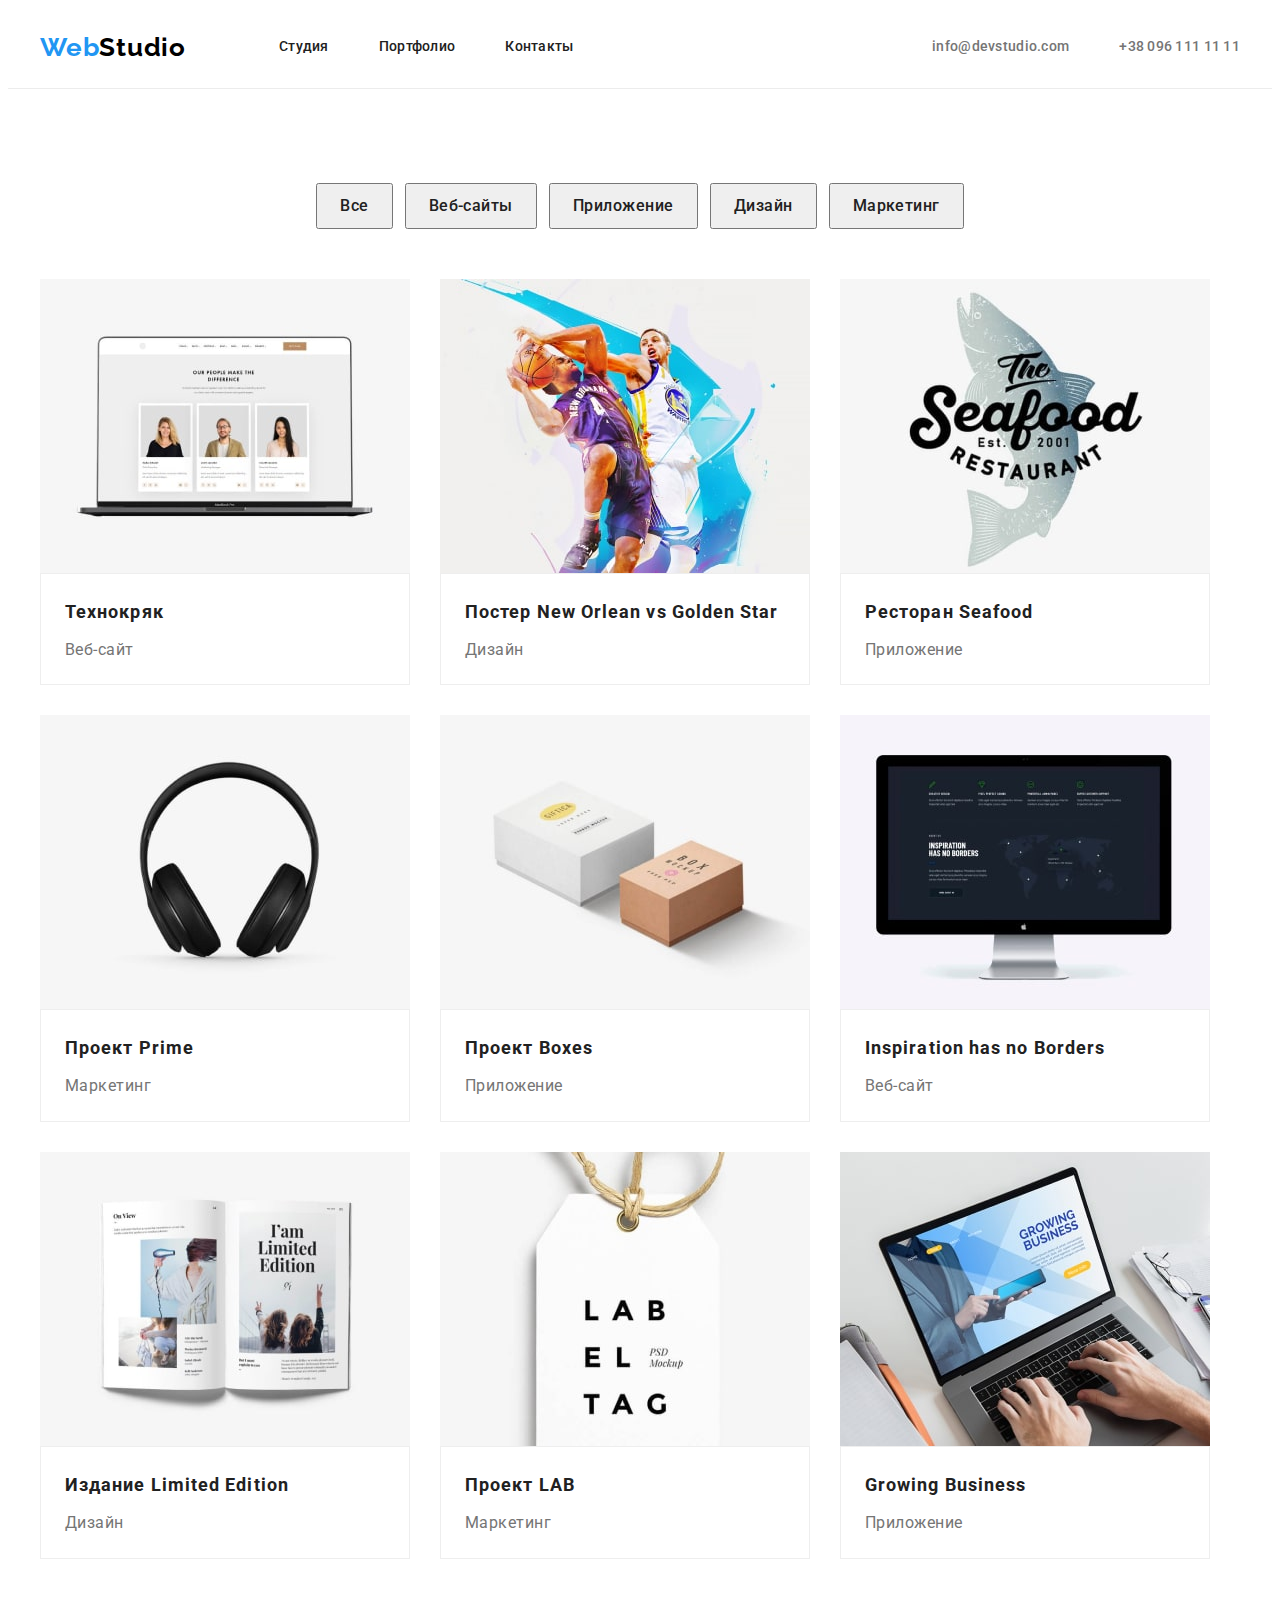
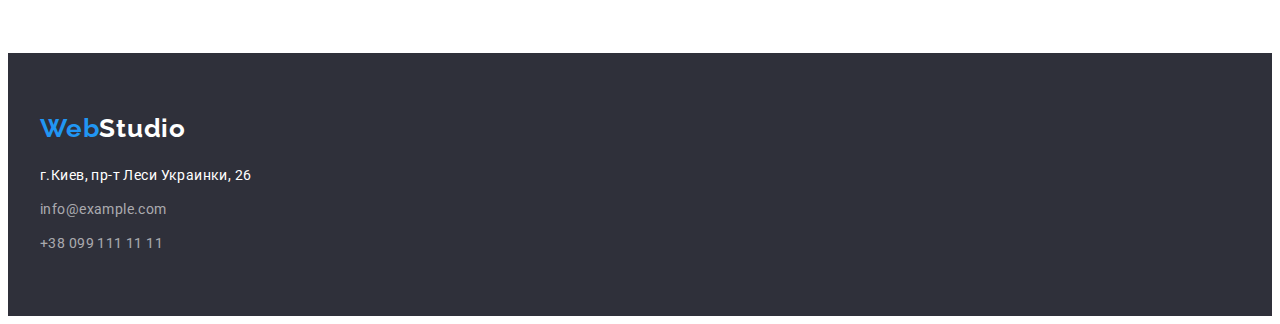
==== portfolio.html @ d0253a68 "1" ====
<!DOCTYPE html>
<html lang="ru">
  <head>
    <meta charset="UTF-8" />
    <meta http-equiv="X-UA-Compatible" content="IE=edge" />
    <meta name="viewport" content="width=device-width, initial-scale=1.0" />
    <link rel="preconnect" href="https://fonts.googleapis.com" />
    <link rel="preconnect" href="https://fonts.gstatic.com" crossorigin />
    <link
      href="https://fonts.googleapis.com/css2?family=Raleway:wght@700&family=Roboto:wght@400;500;700;900&display=swap"
      rel="stylesheet"
    />
    <link
      rel="stylesheet"
      href="https://cdnjs.cloudflare.com/ajax/libs/modern-normalize/1.1.0/modern-normalize.min.css"
      integrity="sha512-wpPYUAdjBVSE4KJnH1VR1HeZfpl1ub8YT/NKx4PuQ5NmX2tKuGu6U/JRp5y+Y8XG2tV+wKQpNHVUX03MfMFn9Q=="
      crossorigin="anonymous"
      referrerpolicy="no-referrer"
    />
    <link rel="stylesheet" href="./styles/portfolio.css" />
    <title>Портфолио</title>
  </head>
  <body>
    <!--header-->
    <header class="header">
      <div class="container">
        <a class="header-logo link" href="./index.html"
          >Web<span class="header-logo-head">Studio</span></a
        >
        <!--menu nav-->
        <nav class="header-nav">
          <ul class="header-nav-list list">
            <li>
              <a class="header-nav-list-st link" href="./index.html">Студия</a>
            </li>
            <li>
              <a class="header-nav-list-port link" href="./portfolio.html"
                >Портфолио</a
              >
            </li>
            <li>
              <a class="header-nav-list-cont link" href="#contaсts">Контакты</a>
            </li>
          </ul>
        </nav>
        <ul class="header-contaсt list">
          <li>
            <a class="header-contaсt-mail link" href="info@devstudio.com"
              >info@devstudio.com</a
            >
          </li>
          <li>
            <a class="header-contaсt-tel link" href="+380961111111"
              >+38 096 111 11 11</a
            >
          </li>
        </ul>
      </div>
    </header>
    <main>
      <section class="portfolio-menu">
        <div class="container">
          <ul class="menu-list list">
            <li class="menu-list-title link">
              <button class="menu-list-button" type="button">Все</button>
            </li>
            <li class="menu-list-title">
              <button class="menu-list-button" type="button">Веб-сайты</button>
            </li>
            <li class="menu-list-title">
              <button class="menu-list-button" type="button">Приложение</button>
            </li>
            <li class="menu-list-title">
              <button class="menu-list-button" type="button">Дизайн</button>
            </li>
            <li class="menu-list-title">
              <button class="menu-list-button" type="button">Маркетинг</button>
            </li>
          </ul>
          <ul class="portfolio-list list">
            <li class="portfolio-item">
              <img src="img/portfolio/port1-min.jpg" alt="Технокряк" />
              <div class="portfolio-list-description">
                <h3 class="portfolio-list-header">Технокряк</h3>
                <p class="portfolio-list-paragraph">Веб-сайт</p>
              </div>
            </li>
            <li class="portfolio-item">
              <img
                src="img/portfolio/port2-min.jpg"
                alt="Постер New Orlean vs Golden Star"
              />
              <div class="portfolio-list-description">
                <h3 class="portfolio-list-header">
                  Постер New Orlean vs Golden Star
                </h3>
                <p class="portfolio-list-paragraph">Дизайн</p>
              </div>
            </li>
            <li class="portfolio-item">
              <img src="img/portfolio/port3-min.jpg" alt="Ресторан Seafood" />
              <div class="portfolio-list-description">
                <h3 class="portfolio-list-header">Ресторан Seafood</h3>
                <p class="portfolio-list-paragraph">Приложение</p>
              </div>
            </li>
            <li class="portfolio-item">
              <img src="img/portfolio/port4-min.jpg" alt="Проект Prime" />
              <div class="portfolio-list-description">
                <h3 class="portfolio-list-header">Проект Prime</h3>
                <p class="portfolio-list-paragraph">Маркетинг</p>
              </div>
            </li>
            <li class="portfolio-item">
              <img src="img/portfolio/port5-min.jpg" alt="Проект Boxes" />
              <div class="portfolio-list-description">
                <h3 class="portfolio-list-header">Проект Boxes</h3>
                <p class="portfolio-list-paragraph">Приложение</p>
              </div>
            </li>
            <li class="portfolio-item">
              <img
                src="img/portfolio/port6-min.jpg"
                alt="Inspiration has no Borders"
              />
              <div class="portfolio-list-description">
                <h3 class="portfolio-list-header" lang="en">
                  Inspiration has no Borders
                </h3>
                <p class="portfolio-list-paragraph">Веб-сайт</p>
              </div>
            </li>
            <li class="portfolio-item">
              <img
                src="img/portfolio/port7-min.jpg"
                alt="Издание Limited Edition"
              />
              <div class="portfolio-list-description">
                <h3 class="portfolio-list-header">Издание Limited Edition</h3>

                <p class="portfolio-list-paragraph">Дизайн</p>
              </div>
            </li>
            <li class="portfolio-item">
              <img src="img/portfolio/port8-min.jpg" alt="Проект LAB" />
              <div class="portfolio-list-description">
                <h3 class="portfolio-list-header">Проект LAB</h3>
                <p class="portfolio-list-paragraph">Маркетинг</p>
              </div>
            </li>
            <li class="portfolio-item">
              <img src="img/portfolio/port9-min.jpg" alt="Growing Business" />
              <div class="portfolio-list-description">
                <h3 class="portfolio-list-header" lang="en">
                  Growing Business
                </h3>
                <p class="portfolio-list-paragraph">Приложение</p>
              </div>
            </li>
          </ul>
        </div>
      </section>
    </main>
    <!--footer-->
    <footer class="footer" id="contaсts">
      <div class="container">
        <a class="footer-logo link" href="./index.html"
          >Web<span class="footer-logo-head">Studio</span></a
        >
        <address class="footer-contakts">
          <ul class="footer-contakts-list list">
            <li class="footer-contakts-list-title">
              <a class="footer-contakts-address link" href=""
                >г.Киев, пр-т Леси Украинки, 26</a
              >
            </li>
            <li class="footer-contakts-list-title">
              <a class="footer-contakts-mail link" href="info@example.com"
                >info@example.com</a
              >
            </li>
            <li class="footer-contakts-list-title">
              <a class="footer-contakts-tel link" href="+380991111111"
                >+38 099 111 11 11</a
              >
            </li>
          </ul>
        </address>
      </div>
    </footer>
  </body>
</html>
---- styles/portfolio.css ----
body {
  font-family: "Roboto", sans-serif;
  font-style: normal;
  color: #000000;
}
:root {
  --section-color: #2f303a;
}
img {
  display: block;
  width: 370px;
  height: 294px;
}
p,
h1,
h2,
h3,
h4,
h5,
h6 {
  margin: 0;
}
ul,
ol {
  padding-left: 0;
  margin: 0;
}
button {
  cursor: pointer;
}
.container {
  width: 1200px;
  padding-left: 15px;
  padding-right: 15px;
  margin: 0 auto;
  /*outline: 2px solid tomato;*/
}
.link {
  text-decoration: none;
}
.list {
  list-style: none;
}
.header {
  background-color: #ffffff;
  --color-text-header: #212121;
  --color-text-contact: #757575;
  padding-top: 24px;
  padding-bottom: 25px;
  border-bottom: 1px solid #ececec;
}
.header .container {
  display: flex;
  align-items: center;
}
.header-logo {
  font-family: "Raleway";
  font-style: normal;
  font-weight: 700;
  font-size: 26px;
  line-height: 1.19;
  letter-spacing: 0.03em;
  color: #2196f3;
}
.header-logo-head {
  color: #000000;
}
.header-nav {
  margin-left: 93px;
}
.header-nav-list {
  font-weight: 500;
  font-size: 14px;
  line-height: 1.14;
  letter-spacing: 0.02em;
  color: #212121;
  display: flex;
}
.header-nav-list :hover,
.header-nav-list :focus {
  color: #2196f3;
}
.header-nav-list :not(:last-child) {
  margin-right: 50px;
}
.header-nav-list-st {
  color: var(--color-text-header);
}
.header-nav-list-port {
  color: var(--color-text-header);
}
.header-nav-list-cont {
  color: var(--color-text-header);
}

.header-contaсt {
  font-weight: 500;
  font-size: 14px;
  line-height: 1.14;
  letter-spacing: 0.02em;
  color: #757575;
  margin-left: auto;
  display: flex;
}
.header-contaсt :hover,
.header-contaсt :focus {
  color: #2196f3;
}
.header-contaсt-mail {
  color: var(--color-text-contact);
}
.header-contaсt-tel {
  color: var(--color-text-contact);
  margin-left: 50px;
}
.portfolio-menu {
  padding-top: 94px;
  padding-bottom: 94px;
}
.menu-list-all :hover,
.menu-list-website :hover,
.menu-list-design :hover,
.menu-list-app :hover,
.menu-list-marketing :hover,
.menu-list-all :focus,
.menu-list-website :focus,
.menu-list-design :focus,
.menu-list-app :focus,
.menu-list-marketing :focus {
  background: #2196f3;
  color: #ffffff;
}
.menu-list {
  --text-color: #212121;
  display: flex;
  justify-content: center;
}
.menu-list-title:not(:last-child) {
  margin-right: 12px;
}
.menu-list-button {
  font-family: "Roboto";
  font-style: normal;
  font-weight: 500;
  font-size: 16px;
  line-height: 1.86;
  letter-spacing: 0.03em;
  color: var(--text-color);
  cursor: pointer;
  padding: 6px 22px;
}
.portfolio-list {
  display: flex;
  flex-wrap: wrap;
  margin-left: -30px;
  margin-bottom: -30px;
  margin-top: 50px;
}
.portfolio-item {
  flex-basis: calc(100% / 3-30px);
  margin-left: 30px;
  margin-bottom: 30px;
}
.portfolio-list-description {
  background: #ffffff;
  border: 1px solid #eeeeee;
  padding: 20px 24px;
}
.portfolio-list-header {
  font-weight: 700;
  font-size: 18px;
  line-height: 2;
  letter-spacing: 0.06em;
  color: #212121;
  margin-bottom: 5px;
}
.portfolio-list-paragraph {
  font-size: 16px;
  line-height: 1.86;
  letter-spacing: 0.03em;
  color: #757575;
}
.footer {
  background: var(--section-color);
  padding-top: 60px;
  padding-bottom: 60px;
}
.footer-logo {
  font-family: "Raleway";
  font-style: normal;
  font-weight: 700;
  font-size: 26px;
  line-height: 1.19;
  letter-spacing: 0.03em;
  color: #2196f3;
}
.footer-logo-head {
  color: #ffffff;
}
.footer-contakts-list :hover,
.footer-contakts-list :focus {
  color: #2196f3;
}
.footer-contakts-list {
  margin-top: 20px;
  display: flex;
  flex-direction: column;
}
.footer-contakts-list-title:not(:last-child) {
  margin-bottom: 10px;
}
.footer-contakts-address {
  font-style: normal;
  font-size: 14px;
  line-height: 1.71;
  letter-spacing: 0.03em;
  color: #ffffff;
}
.footer-contakts-mail {
  font-style: normal;
  font-size: 14px;
  line-height: 1.71;
  letter-spacing: 0.03em;
  color: rgba(255, 255, 255, 0.6);
}
.footer-contakts-tel {
  font-style: normal;
  font-size: 14px;
  line-height: 1.71;
  letter-spacing: 0.03em;
  color: rgba(255, 255, 255, 0.6);
}
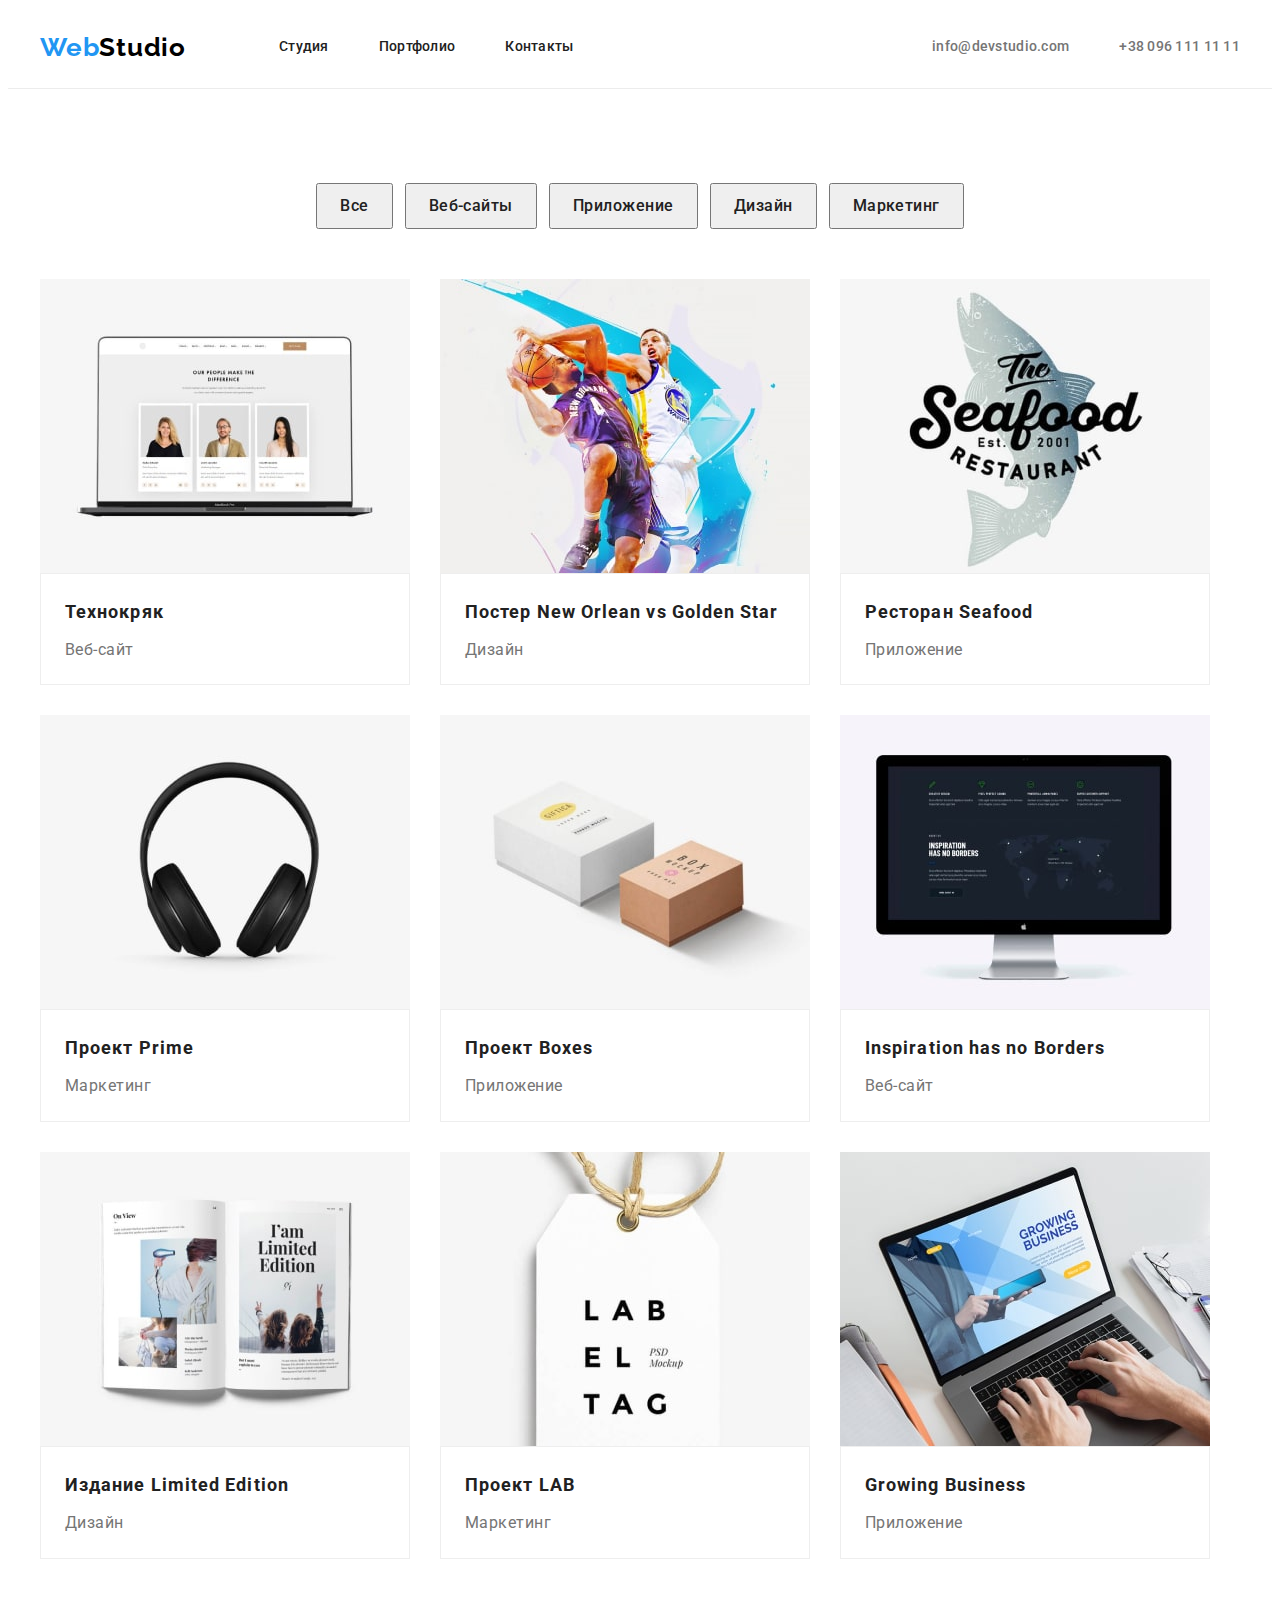
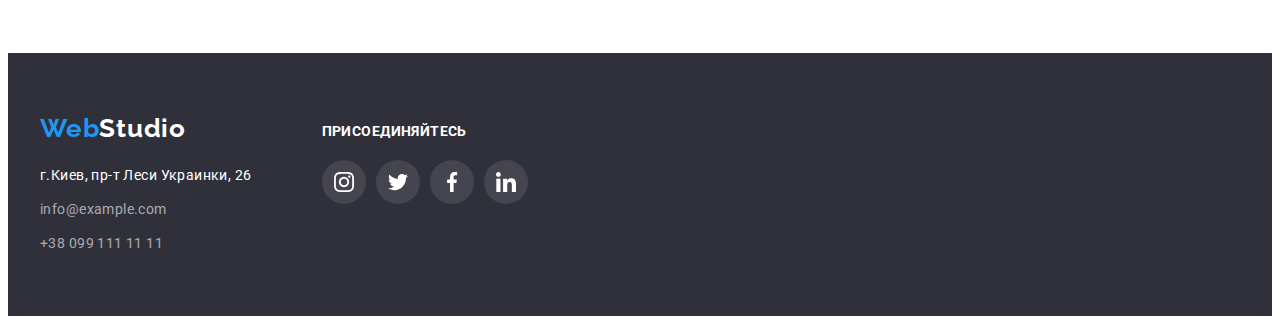
==== commit aa82d901: "4/05" ====
--- a/portfolio.html
+++ b/portfolio.html
@@ -167,25 +167,57 @@
         <a class="footer-logo link" href="./index.html"
           >Web<span class="footer-logo-head">Studio</span></a
         >
-        <address class="footer-contakts">
-          <ul class="footer-contakts-list list">
-            <li class="footer-contakts-list-title">
-              <a class="footer-contakts-address link" href=""
-                >г.Киев, пр-т Леси Украинки, 26</a
-              >
-            </li>
-            <li class="footer-contakts-list-title">
-              <a class="footer-contakts-mail link" href="info@example.com"
-                >info@example.com</a
-              >
-            </li>
-            <li class="footer-contakts-list-title">
-              <a class="footer-contakts-tel link" href="+380991111111"
-                >+38 099 111 11 11</a
-              >
-            </li>
-          </ul>
-        </address>
+        <div class="footer-cont-soc">
+          <address class="footer-contakts">
+            <ul class="footer-contakts-list list">
+              <li class="footer-contakts-list-title">
+                <a class="footer-contakts-address link" href=""
+                  >г.Киев, пр-т Леси Украинки, 26</a
+                >
+              </li>
+              <li class="footer-contakts-list-title">
+                <a class="footer-contakts-mail link" href="info@example.com"
+                  >info@example.com</a
+                >
+              </li>
+              <li class="footer-contakts-list-title">
+                <a class="footer-contakts-tel link" href="+380991111111"
+                  >+38 099 111 11 11</a
+                >
+              </li>
+            </ul>
+          </address>
+          <div class="footer-soc">
+            <h3 class="footer-soc-text">присоединяйтесь</h3>
+            <ul class="footer-soc-list list">
+              <li class="footer-soc-item">
+                <a href="https://www.instagram.com" class="footer-soc-link"
+                  ><svg class="footer-soc-icon" width="20" height="20">
+                    <use href="../img/icons.svg#icon-instagram"></use>
+                  </svg>
+                </a>
+              </li>
+              <li class="footer-soc-item">
+                <a href="https://twitter.com" class="footer-soc-link"
+                  ><svg class="footer-soc-icon" width="20" height="20">
+                    <use href="../img/icons.svg#icon-twitter"></use></svg
+                ></a>
+              </li>
+              <li class="footer-soc-item">
+                <a href="https://www.facebook.com" class="footer-soc-link"
+                  ><svg class="footer-soc-icon" width="20" height="20">
+                    <use href="../img/icons.svg#icon-facebook"></use></svg
+                ></a>
+              </li>
+              <li class="footer-soc-item">
+                <a href="https://www.linkedin.com/" class="footer-soc-link"
+                  ><svg class="footer-soc-icon" width="20" height="20">
+                    <use href="../img/icons.svg#icon-linkedin"></use></svg
+                ></a>
+              </li>
+            </ul>
+          </div>
+        </div>
       </div>
     </footer>
   </body>
--- a/styles/portfolio.css
+++ b/styles/portfolio.css
@@ -196,6 +196,11 @@
 }
 .footer-logo-head {
   color: #ffffff;
+  margin-top: 60px;
+  margin-bottom: 60px;
+}
+.footer-cont-soc {
+  display: flex;
 }
 .footer-contakts-list :hover,
 .footer-contakts-list :focus {
@@ -230,3 +235,36 @@
   letter-spacing: 0.03em;
   color: rgba(255, 255, 255, 0.6);
 }
+.footer-soc {
+  margin-top: -20px;
+  margin-left: 70px;
+}
+.footer-soc-text {
+  font-weight: 700;
+  font-size: 14px;
+  line-height: 1.14;
+  letter-spacing: 0.03em;
+  text-transform: uppercase;
+  color: #ffffff;
+  margin-bottom: 20px;
+}
+.footer-soc-list {
+  display: flex;
+}
+.footer-soc-item:not(:last-child) {
+  margin-right: 10px;
+}
+.footer-soc-link {
+  width: 44px;
+  height: 44px;
+  border-radius: 50%;
+  background-color: #44454e;
+  display: flex;
+  justify-content: center;
+  align-items: center;
+  fill: #ffffff;
+}
+.footer-soc-link:hover,
+.footer-soc-link:focus {
+  background-color: #2196f3;
+}
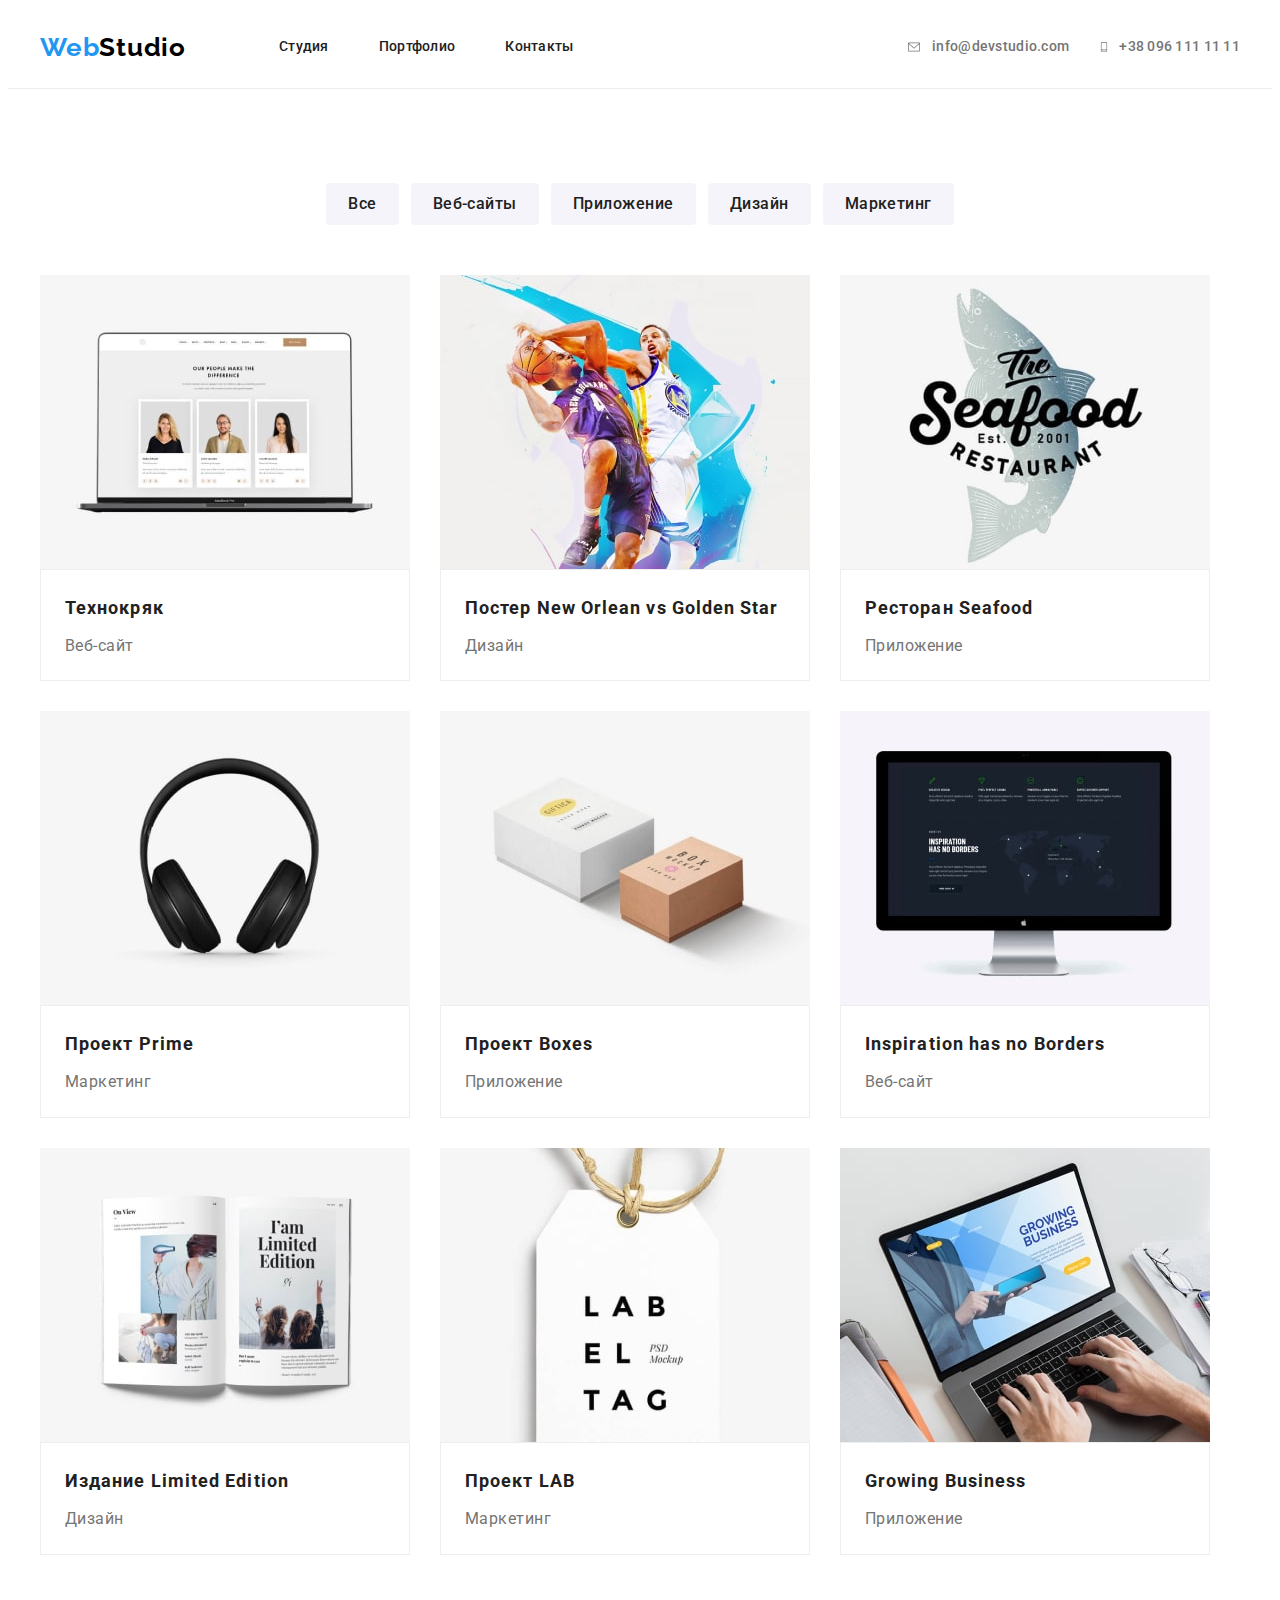
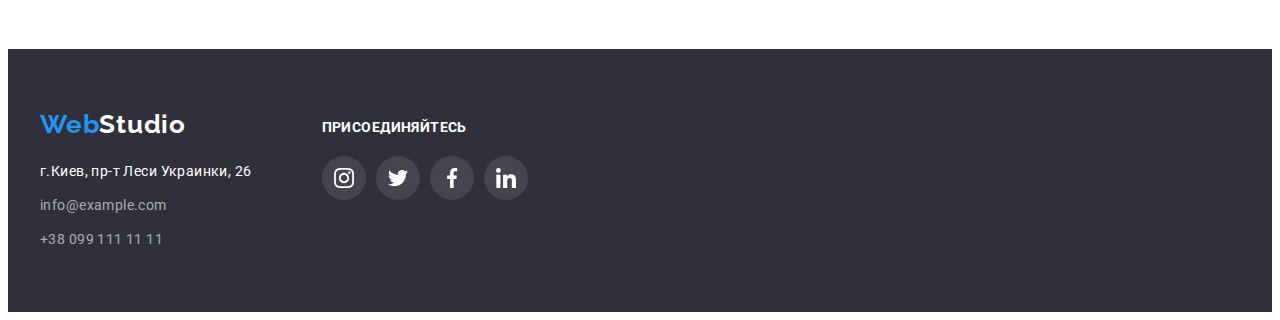
==== commit 8466472d: "all" ====
--- a/portfolio.html
+++ b/portfolio.html
@@ -44,13 +44,17 @@
           </ul>
         </nav>
         <ul class="header-contaсt list">
-          <li>
+          <li class="header-contaсt-item">
             <a class="header-contaсt-mail link" href="info@devstudio.com"
+              ><svg class="header-contaсt-mail-icon" width="16" height="12">
+                <use href="./img/icons.svg#icon-envelope"></use></svg
               >info@devstudio.com</a
             >
           </li>
-          <li>
-            <a class="header-contaсt-tel link" href="+380961111111"
+          <li class="header-contaсt-item">
+            <a class="header-contaсt-tel link" href="+380961111111">
+              <svg class="header-contaсt-tel-icon" width="10" height="16">
+                <use href="./img/icons.svg#icon-smartphone"></use></svg
               >+38 096 111 11 11</a
             >
           </li>
--- a/styles/portfolio.css
+++ b/styles/portfolio.css
@@ -30,8 +30,8 @@
 }
 .container {
   width: 1200px;
-  padding-left: 15px;
-  padding-right: 15px;
+  padding-left: 12px;
+  padding-right: 12px;
   margin: 0 auto;
   /*outline: 2px solid tomato;*/
 }
@@ -105,30 +105,39 @@
 .header-contaсt :hover,
 .header-contaсt :focus {
   color: #2196f3;
+  fill: #2196f3;
 }
 .header-contaсt-mail {
   color: var(--color-text-contact);
+  margin-right: 30px;
+  display: flex;
+  align-items: center;
+  fill: var(--color-text-contact);
 }
 .header-contaсt-tel {
   color: var(--color-text-contact);
-  margin-left: 50px;
+  display: flex;
+  align-items: center;
+  fill: var(--color-text-contact);
+}
+.header-contaсt-mail-icon {
+  margin-right: 10px;
+}
+.header-contaсt-tel-icon {
+  margin-right: 10px;
 }
 .portfolio-menu {
   padding-top: 94px;
   padding-bottom: 94px;
 }
-.menu-list-all :hover,
-.menu-list-website :hover,
-.menu-list-design :hover,
-.menu-list-app :hover,
-.menu-list-marketing :hover,
-.menu-list-all :focus,
-.menu-list-website :focus,
-.menu-list-design :focus,
-.menu-list-app :focus,
-.menu-list-marketing :focus {
+.menu-list :hover,
+.menu-list :focus {
   background: #2196f3;
   color: #ffffff;
+  background: #2196f3;
+  box-shadow: 0px 3px 1px rgba(0, 0, 0, 0.1), 0px 1px 2px rgba(0, 0, 0, 0.08),
+    0px 2px 2px rgba(0, 0, 0, 0.12);
+  border-radius: 4px;
 }
 .menu-list {
   --text-color: #212121;
@@ -148,6 +157,9 @@
   color: var(--text-color);
   cursor: pointer;
   padding: 6px 22px;
+  background: #f5f4fa;
+  border: 0px;
+  border-radius: 4px;
 }
 .portfolio-list {
   display: flex;
@@ -160,6 +172,11 @@
   flex-basis: calc(100% / 3-30px);
   margin-left: 30px;
   margin-bottom: 30px;
+}
+.portfolio-item:hover {
+  border: 1px solid #eeeeee;
+  box-shadow: 0px 1px 1px rgba(0, 0, 0, 0.12), 0px 4px 4px rgba(0, 0, 0, 0.06),
+    1px 4px 6px rgba(0, 0, 0, 0.16);
 }
 .portfolio-list-description {
   background: #ffffff;
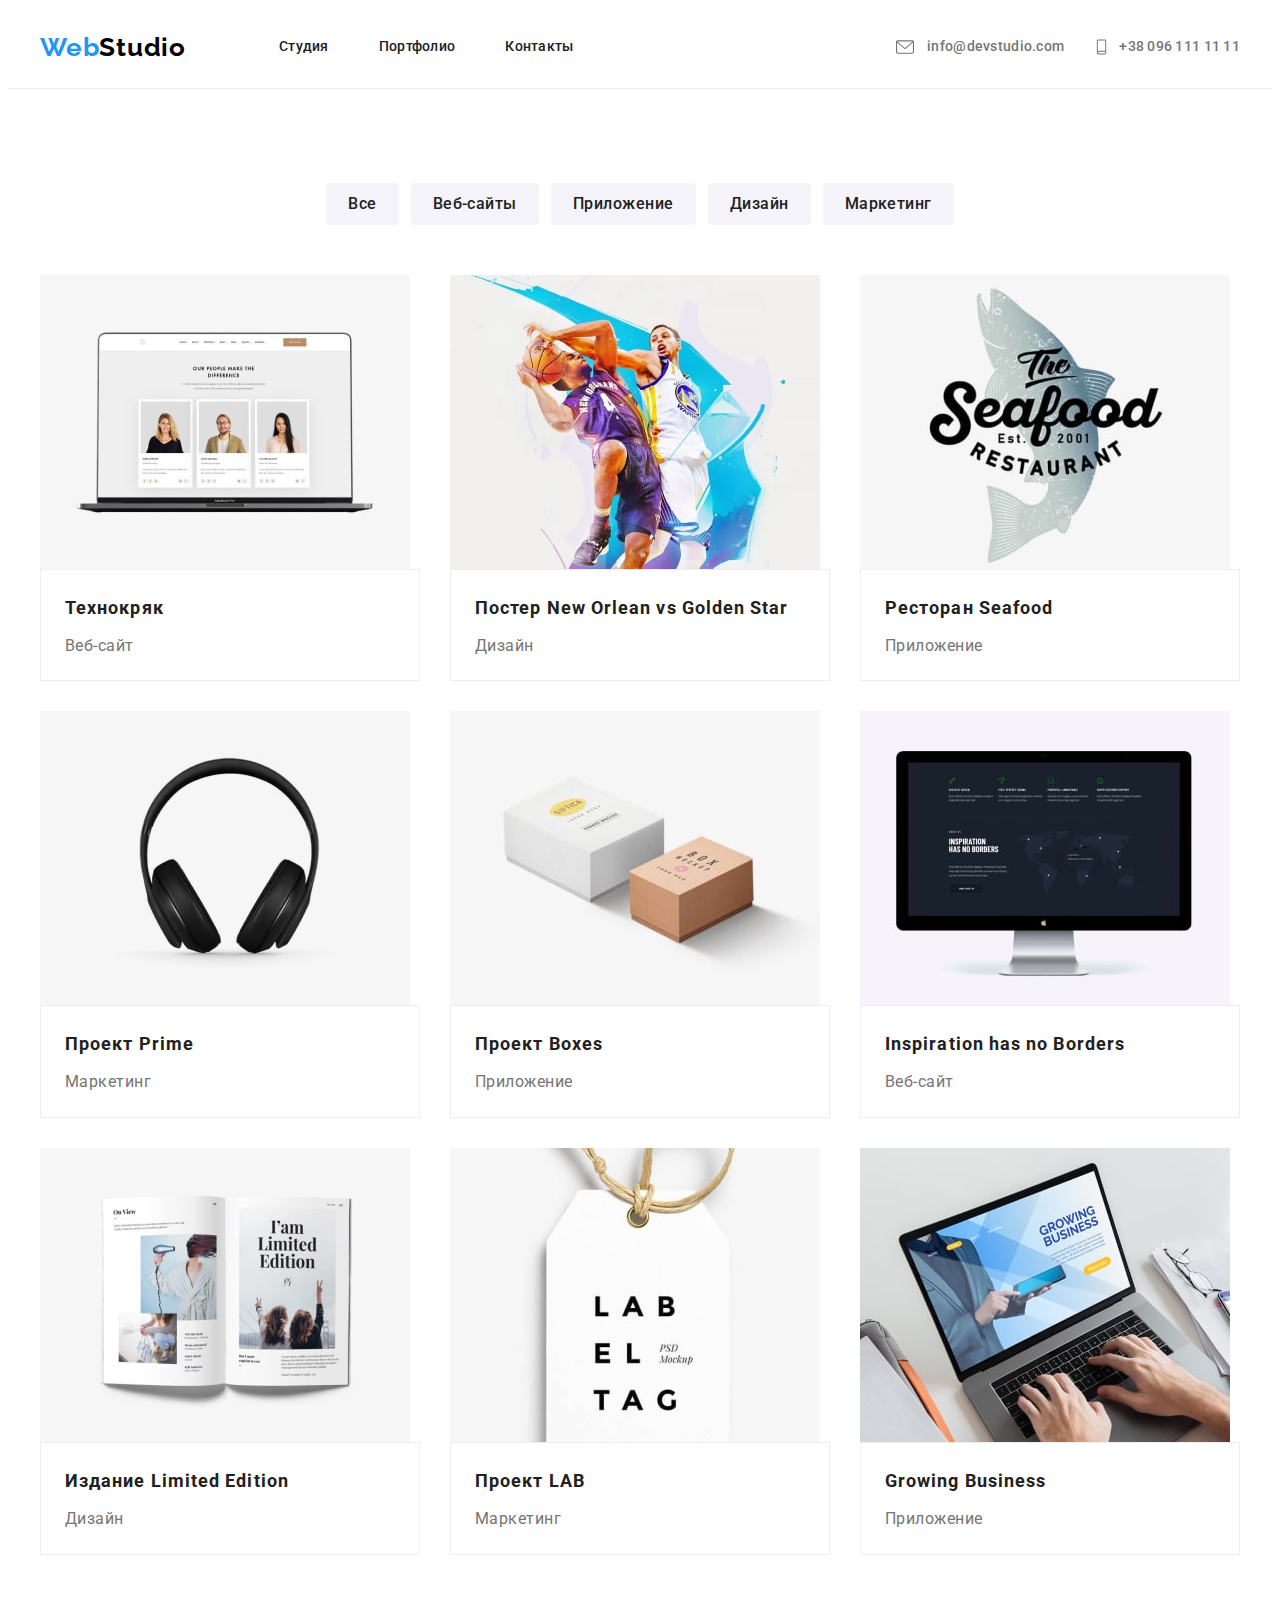
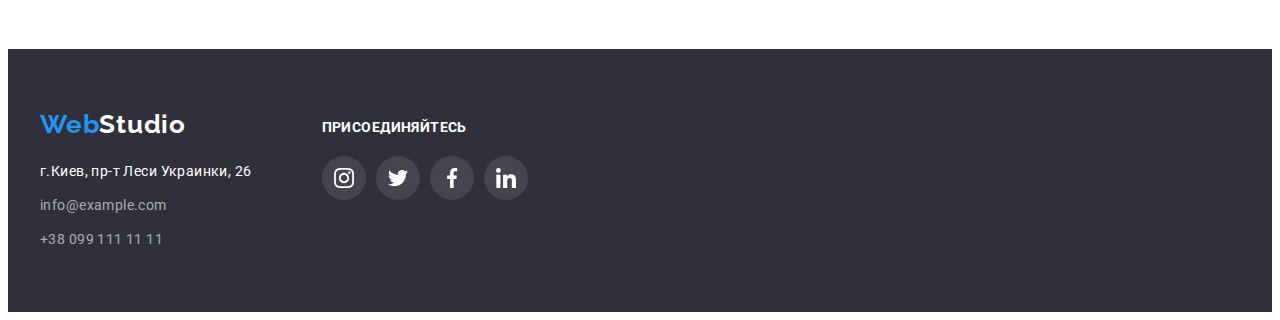
==== commit 88e58ee5: "5.05 edits" ====
--- a/portfolio.html
+++ b/portfolio.html
@@ -46,14 +46,14 @@
         <ul class="header-contaсt list">
           <li class="header-contaсt-item">
             <a class="header-contaсt-mail link" href="info@devstudio.com"
-              ><svg class="header-contaсt-mail-icon" width="16" height="12">
+              ><svg class="header-contaсt-mail-icon" width="24" height="18">
                 <use href="./img/icons.svg#icon-envelope"></use></svg
               >info@devstudio.com</a
             >
           </li>
           <li class="header-contaсt-item">
             <a class="header-contaсt-tel link" href="+380961111111">
-              <svg class="header-contaсt-tel-icon" width="10" height="16">
+              <svg class="header-contaсt-tel-icon" width="15" height="24">
                 <use href="./img/icons.svg#icon-smartphone"></use></svg
               >+38 096 111 11 11</a
             >
@@ -197,26 +197,26 @@
               <li class="footer-soc-item">
                 <a href="https://www.instagram.com" class="footer-soc-link"
                   ><svg class="footer-soc-icon" width="20" height="20">
-                    <use href="../img/icons.svg#icon-instagram"></use>
+                    <use href="./img/icons.svg#icon-instagram"></use>
                   </svg>
                 </a>
               </li>
               <li class="footer-soc-item">
                 <a href="https://twitter.com" class="footer-soc-link"
                   ><svg class="footer-soc-icon" width="20" height="20">
-                    <use href="../img/icons.svg#icon-twitter"></use></svg
+                    <use href="./img/icons.svg#icon-twitter"></use></svg
                 ></a>
               </li>
               <li class="footer-soc-item">
                 <a href="https://www.facebook.com" class="footer-soc-link"
                   ><svg class="footer-soc-icon" width="20" height="20">
-                    <use href="../img/icons.svg#icon-facebook"></use></svg
+                    <use href="./img/icons.svg#icon-facebook"></use></svg
                 ></a>
               </li>
               <li class="footer-soc-item">
                 <a href="https://www.linkedin.com/" class="footer-soc-link"
                   ><svg class="footer-soc-icon" width="20" height="20">
-                    <use href="../img/icons.svg#icon-linkedin"></use></svg
+                    <use href="./img/icons.svg#icon-linkedin"></use></svg
                 ></a>
               </li>
             </ul>
--- a/styles/portfolio.css
+++ b/styles/portfolio.css
@@ -101,6 +101,7 @@
   color: #757575;
   margin-left: auto;
   display: flex;
+  align-items: center;
 }
 .header-contaсt :hover,
 .header-contaсt :focus {
@@ -169,12 +170,11 @@
   margin-top: 50px;
 }
 .portfolio-item {
-  flex-basis: calc(100% / 3-30px);
+  flex-basis: calc(100% / 3 - 30px);
   margin-left: 30px;
   margin-bottom: 30px;
 }
 .portfolio-item:hover {
-  border: 1px solid #eeeeee;
   box-shadow: 0px 1px 1px rgba(0, 0, 0, 0.12), 0px 4px 4px rgba(0, 0, 0, 0.06),
     1px 4px 6px rgba(0, 0, 0, 0.16);
 }
